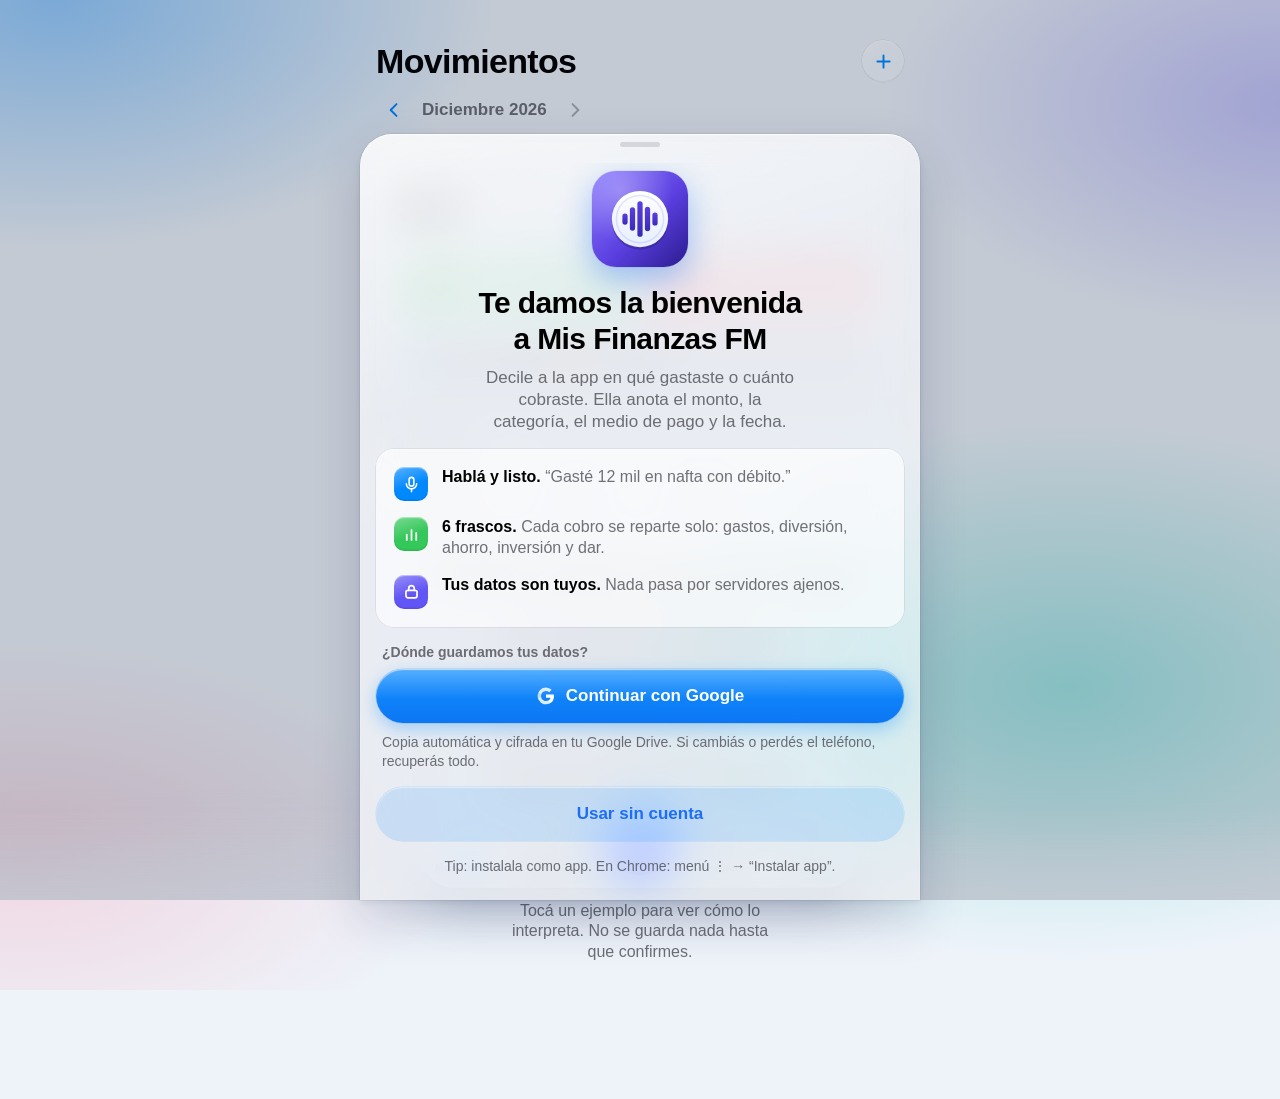
==== index.html @ 7b34e287 "Mis Finanzas FM: 6 frascos, cartera con precios, metas y cuotas Co-Authored-By: Claude Opus 5.5 <nor" ====
<!doctype html>
<!-- Mis Finanzas — Copyright (c) 2026 Felipe Manrique. Todos los derechos reservados. Ver LICENSE. -->
<html lang="es-AR">
<head>
<meta charset="utf-8">
<meta name="viewport" content="width=device-width, initial-scale=1, viewport-fit=cover">
<title>Mis Finanzas FM</title>
<meta name="description" content="6 frascos, cartera de inversiones, metas y cuotas, por voz.">
<meta name="theme-color" content="#EEF3FA" media="(prefers-color-scheme: light)">
<meta name="theme-color" content="#05070F" media="(prefers-color-scheme: dark)">
<meta name="apple-mobile-web-app-capable" content="yes">
<meta name="mobile-web-app-capable" content="yes">
<meta name="apple-mobile-web-app-status-bar-style" content="default">
<meta name="apple-mobile-web-app-title" content="Finanzas FM">
<link rel="manifest" href="manifest.webmanifest">
<link rel="icon" type="image/png" sizes="192x192" href="https://felipemanrique.github.io/mis-finanzas-fm/icons/icon-192.png">
<link rel="icon" type="image/png" sizes="512x512" href="https://felipemanrique.github.io/mis-finanzas-fm/icons/icon-512.png">
<link rel="icon" type="image/png" sizes="32x32" href="https://felipemanrique.github.io/mis-finanzas-fm/icons/icon-32.png">
<link rel="shortcut icon" href="https://felipemanrique.github.io/mis-finanzas-fm/icons/icon-192.png">
<link rel="apple-touch-icon" href="https://felipemanrique.github.io/mis-finanzas-fm/apple-touch-icon.png">
<link rel="apple-touch-icon" sizes="152x152" href="https://felipemanrique.github.io/mis-finanzas-fm/icons/icon-152.png">
<link rel="apple-touch-icon" sizes="167x167" href="https://felipemanrique.github.io/mis-finanzas-fm/icons/icon-167.png">
<link rel="apple-touch-icon" sizes="180x180" href="https://felipemanrique.github.io/mis-finanzas-fm/icons/icon-180.png">
<link rel="stylesheet" href="styles.css">
</head>
<body>
<main class="app" id="app">
  <section id="view-movs" data-view="movs">
    <header class="topbar">
      <h1 class="large-title">Movimientos</h1>
      <span class="top-actions"><button class="icon-btn cloud" id="btn-cloud" hidden aria-label="Copia en Drive"><svg viewBox="0 0 24 24" fill="none" stroke="currentColor" stroke-width="2" stroke-linecap="round" stroke-linejoin="round"><path d="M7 18.5h10.5a4 4 0 0 0 .6-7.95A6 6 0 0 0 6.6 9.1 4.75 4.75 0 0 0 7 18.5z"/></svg></button>
      <button class="icon-btn" id="btn-add" aria-label="Cargar a mano"><svg viewBox="0 0 24 24" fill="none" stroke="currentColor" stroke-width="2.2" stroke-linecap="round"><path d="M12 5v14M5 12h14"/></svg></button></span>
    </header>
    <div class="month-switch" data-month-switch></div>
    <div class="summary" id="summary"></div>
    <div id="backup-banner"></div>
    <div class="tools">
      <label class="search"><svg viewBox="0 0 24 24" fill="none" stroke="currentColor" stroke-width="2.2" stroke-linecap="round"><circle cx="11" cy="11" r="6.5"/><path d="m16 16 4 4"/></svg>
        <span class="sr">Buscar</span><input id="q" type="search" placeholder="Buscar" autocomplete="off"></label>
      <div class="segmented" id="type-filter" role="group" aria-label="Tipo">
        <button data-f="all" aria-pressed="true">Todos</button><button data-f="gasto" aria-pressed="false">Gastos</button><button data-f="ingreso" aria-pressed="false">Ingresos</button><button data-f="inversion" aria-pressed="false">Inversión</button>
      </div>
      <div class="chip-filter" id="cat-filter" hidden></div>
    </div>
    <div id="list"></div>
  </section>

  <section id="view-stats" data-view="stats" hidden>
    <header class="topbar"><h1 class="large-title">Análisis</h1></header>
    <div class="month-switch" data-month-switch></div>
    <div id="stats"></div>
  </section>

  <section id="view-accounts" data-view="accounts" hidden>
    <header class="topbar"><h1 class="large-title">Mi plan</h1></header>
    <div id="accounts"></div>
  </section>

  <section id="view-settings" data-view="settings" hidden>
    <header class="topbar"><h1 class="large-title">Ajustes</h1></header>
    <div id="settings"></div>
  </section>
</main>

<div class="scroll-edge-bottom" aria-hidden="true"></div>
<nav class="tabbar" aria-label="Secciones">
  <button class="tab" data-tab="movs" aria-current="page"><svg viewBox="0 0 24 24" fill="none" stroke="currentColor" stroke-width="1.9" stroke-linecap="round" stroke-linejoin="round"><path d="M8 6h12M8 12h12M8 18h12"/><circle cx="4" cy="6" r="1" fill="currentColor"/><circle cx="4" cy="12" r="1" fill="currentColor"/><circle cx="4" cy="18" r="1" fill="currentColor"/></svg>Movimientos</button>
  <button class="tab" data-tab="stats"><svg viewBox="0 0 24 24" fill="none" stroke="currentColor" stroke-width="1.9" stroke-linecap="round" stroke-linejoin="round"><path d="M5 20V11M12 20V4M19 20v-6"/></svg>Análisis</button>
  <button class="mic" id="btn-mic" aria-label="Cargar con la voz"><svg viewBox="0 0 24 24" fill="none" stroke="currentColor" stroke-width="2" stroke-linecap="round" stroke-linejoin="round"><rect x="9" y="3" width="6" height="11" rx="3"/><path d="M5.5 11a6.5 6.5 0 0 0 13 0M12 17.5V21"/></svg></button>
  <button class="tab" data-tab="accounts"><svg viewBox="0 0 24 24" fill="none" stroke="currentColor" stroke-width="1.9" stroke-linecap="round" stroke-linejoin="round"><path d="M7 4h10M8 4v3a4 4 0 0 1-2 3.5V18a2 2 0 0 0 2 2h8a2 2 0 0 0 2-2v-7.5A4 4 0 0 1 16 7V4"/><path d="M6 13h12"/></svg>Plan</button>
  <button class="tab" data-tab="settings"><svg viewBox="0 0 24 24" fill="none" stroke="currentColor" stroke-width="1.9" stroke-linecap="round" stroke-linejoin="round"><circle cx="12" cy="12" r="3"/><path d="M12 2.5v3M12 18.5v3M4.2 7l2.6 1.5M17.2 15.5l2.6 1.5M4.2 17l2.6-1.5M17.2 8.5 19.8 7"/></svg>Ajustes</button>
</nav>

<div class="scrim" id="scrim" hidden></div>
<div class="sheet" id="sheet" role="dialog" aria-modal="true" aria-labelledby="sheet-title" hidden>
  <div class="grabber"></div>
  <div class="sheet-head">
    <button class="txt-btn" id="sheet-left">Cancelar</button>
    <h2 id="sheet-title"></h2>
    <button class="txt-btn strong" id="sheet-right"></button>
  </div>
  <div class="sheet-body" id="sheet-body"></div>
</div>

<div class="toast" id="toast" role="status" aria-live="polite"><span id="toast-msg"></span><button id="toast-btn" hidden>Deshacer</button></div>
<input type="file" id="import-file" accept="application/json,.json,text/csv,.csv" hidden>

<script src="parser.js"></script>
<script src="vault.js"></script>
<script src="app.js"></script>
</body>
</html>
---- styles.css ----
/* Mis Finanzas — Copyright (c) 2026 Felipe Manrique. Todos los derechos reservados. Ver LICENSE. */
/* Layout: una columna tipo app iOS (máx 560px) sobre una aurora suave; todo flota en Liquid Glass transparente
   (estilo 27: borde oscuro fino + brillo especular fuerte) con la barra de pestañas y el micrófono abajo. */
:root {
  --font: -apple-system, BlinkMacSystemFont, "SF Pro Text", "SF Pro Display", "Segoe UI", Roboto, Helvetica, Arial, sans-serif;

  /* color del sistema (26/27) — relleno vs. "tinta" para texto chico sobre claro */
  --accent: #0088FF;
  --accent-ink: #1E6EF4;
  --income: #008932;
  --income-fill: #34C759;
  --expense: #E9152D;
  --expense-fill: #FF383C;
  --warn: #C55300;
  --warn-fill: #FF8D28;
  --income-tint: rgba(52, 199, 89, 0.16);
  --expense-tint: rgba(255, 56, 60, 0.13);

  --label: #000;
  --label-2: rgba(60, 60, 67, 0.72);
  --label-3: rgba(60, 60, 67, 0.40);
  --fill: rgba(118, 118, 128, 0.14);
  --fill-2: rgba(118, 118, 128, 0.24);
  --separator: rgba(60, 60, 67, 0.16);

  /* fondo: aurora */
  --bg: #EEF3FA;
  --aurora-1: rgba(0, 136, 255, 0.38);
  --aurora-2: rgba(0, 200, 179, 0.32);
  --aurora-3: rgba(97, 85, 245, 0.30);
  --aurora-4: rgba(255, 45, 85, 0.14);

  /* Liquid Glass — --glass-tint 0 (transparente) ↔ 1 (más opaco); lo ajusta la persona en Ajustes */
  --glass-tint: .35;
  --glass-rgb: 255, 255, 255;
  --glass-bg: rgba(var(--glass-rgb), calc(.20 + .55 * var(--glass-tint)));        /* controles */
  --glass-card: rgba(var(--glass-rgb), calc(.30 + .50 * var(--glass-tint)));      /* tarjetas con texto */
  --glass-sheet: rgba(var(--glass-rgb), calc(.52 + .36 * var(--glass-tint)));     /* hojas grandes */
  --glass-inner: rgba(var(--glass-rgb), calc(.50 + .40 * var(--glass-tint)));     /* tarjetas dentro de hojas */
  --glass-blur: blur(calc(5px + 22px * var(--glass-tint))) saturate(200%);
  --glass-blur-lg: blur(calc(14px + 22px * var(--glass-tint))) saturate(180%);
  --glass-highlight: rgba(255, 255, 255, .95);
  --glass-bevel: rgba(0, 0, 0, .05);
  --glass-edge: rgba(0, 0, 0, .10);
  --glass-sheen: rgba(255, 255, 255, .55);
  --glass-opaque: rgba(255, 255, 255, .96);

  --shadow-card: 0 1px 2px rgba(15, 35, 80, .05), 0 10px 30px rgba(15, 35, 80, .08);
  --shadow-elevated: 0 2px 6px rgba(15, 35, 80, .08), 0 20px 48px rgba(15, 35, 80, .18);
  --scrim: rgba(10, 20, 40, 0.18);

  --ease: cubic-bezier(0.32, 0.72, 0, 1);
  --snappy: cubic-bezier(0.36, 0.66, 0.04, 1);
  --r-sm: 12px; --r-md: 18px; --r-lg: 26px;
  color-scheme: light;
}
@media (prefers-color-scheme: dark) {
  :root:not([data-theme="light"]) {
    --accent: #0091FF; --accent-ink: #5CB8FF;
    --income: #30D158; --income-fill: #30D158; --expense: #FF4245; --expense-fill: #FF4245; --warn: #FF9230; --warn-fill: #FF9230;
    --income-tint: rgba(48, 209, 88, 0.18); --expense-tint: rgba(255, 66, 69, 0.18);
    --label: #fff; --label-2: rgba(235, 235, 245, 0.72); --label-3: rgba(235, 235, 245, 0.36);
    --fill: rgba(118, 118, 128, 0.26); --fill-2: rgba(118, 118, 128, 0.40); --separator: rgba(235, 235, 245, 0.12);
    --bg: #05070F;
    --aurora-1: rgba(0, 145, 255, 0.34); --aurora-2: rgba(0, 218, 195, 0.20); --aurora-3: rgba(109, 124, 255, 0.30); --aurora-4: rgba(255, 55, 95, 0.12);
    --glass-rgb: 30, 34, 46;
    --glass-bg: rgba(var(--glass-rgb), calc(.30 + .45 * var(--glass-tint)));
    --glass-card: rgba(var(--glass-rgb), calc(.40 + .42 * var(--glass-tint)));
    --glass-sheet: rgba(var(--glass-rgb), calc(.62 + .30 * var(--glass-tint)));
    --glass-inner: rgba(255, 255, 255, calc(.06 + .06 * var(--glass-tint)));
    --glass-highlight: rgba(255, 255, 255, .30); --glass-bevel: rgba(0, 0, 0, .35); --glass-edge: rgba(0, 0, 0, .55);
    --glass-sheen: rgba(255, 255, 255, .16); --glass-opaque: rgba(36, 36, 40, .97);
    --shadow-card: 0 1px 2px rgba(0, 0, 0, .3), 0 10px 30px rgba(0, 0, 0, .35);
    --shadow-elevated: 0 2px 6px rgba(0, 0, 0, .4), 0 20px 48px rgba(0, 0, 0, .6);
    --scrim: rgba(0, 0, 0, 0.40);
    color-scheme: dark;
  }
}
:root[data-theme="dark"] {
  --accent: #0091FF; --accent-ink: #5CB8FF;
  --income: #30D158; --income-fill: #30D158; --expense: #FF4245; --expense-fill: #FF4245; --warn: #FF9230; --warn-fill: #FF9230;
  --income-tint: rgba(48, 209, 88, 0.18); --expense-tint: rgba(255, 66, 69, 0.18);
  --label: #fff; --label-2: rgba(235, 235, 245, 0.72); --label-3: rgba(235, 235, 245, 0.36);
  --fill: rgba(118, 118, 128, 0.26); --fill-2: rgba(118, 118, 128, 0.40); --separator: rgba(235, 235, 245, 0.12);
  --bg: #05070F;
  --aurora-1: rgba(0, 145, 255, 0.34); --aurora-2: rgba(0, 218, 195, 0.20); --aurora-3: rgba(109, 124, 255, 0.30); --aurora-4: rgba(255, 55, 95, 0.12);
  --glass-rgb: 30, 34, 46;
  --glass-bg: rgba(var(--glass-rgb), calc(.30 + .45 * var(--glass-tint)));
  --glass-card: rgba(var(--glass-rgb), calc(.40 + .42 * var(--glass-tint)));
  --glass-sheet: rgba(var(--glass-rgb), calc(.62 + .30 * var(--glass-tint)));
  --glass-inner: rgba(255, 255, 255, calc(.06 + .06 * var(--glass-tint)));
  --glass-highlight: rgba(255, 255, 255, .30); --glass-bevel: rgba(0, 0, 0, .35); --glass-edge: rgba(0, 0, 0, .55);
  --glass-sheen: rgba(255, 255, 255, .16); --glass-opaque: rgba(36, 36, 40, .97);
  --shadow-card: 0 1px 2px rgba(0, 0, 0, .3), 0 10px 30px rgba(0, 0, 0, .35);
  --shadow-elevated: 0 2px 6px rgba(0, 0, 0, .4), 0 20px 48px rgba(0, 0, 0, .6);
  --scrim: rgba(0, 0, 0, 0.40);
  color-scheme: dark;
}

* { box-sizing: border-box; -webkit-tap-highlight-color: transparent; }
html, body { margin: 0; min-height: 100%; }
body {
  font-family: var(--font); font-size: 17px; line-height: 1.3; color: var(--label); background: var(--bg);
  -webkit-font-smoothing: antialiased; overscroll-behavior-y: none;
}
/* aurora fija detrás de todo: le da al vidrio algo que refractar */
body::before {
  content: ""; position: fixed; inset: -10%; z-index: -1; pointer-events: none;
  background:
    radial-gradient(42% 34% at 12% 8%, var(--aurora-1), transparent 70%),
    radial-gradient(38% 30% at 92% 18%, var(--aurora-3), transparent 70%),
    radial-gradient(46% 36% at 78% 72%, var(--aurora-2), transparent 70%),
    radial-gradient(40% 30% at 10% 88%, var(--aurora-4), transparent 70%),
    var(--bg);
}
button, input, select, textarea { font: inherit; color: inherit; }
button { cursor: pointer; }
[hidden] { display: none !important; }
:focus-visible { outline: 2px solid var(--accent); outline-offset: 2px; border-radius: 8px; }
.num { font-variant-numeric: tabular-nums; }
.sr { position: absolute; width: 1px; height: 1px; overflow: hidden; clip: rect(0 0 0 0); }

/* ---------- Liquid Glass ---------- */
/* controles flotantes */
.tabbar, .icon-btn, .search, .segmented, .month-switch .today-link, .toast, .cur-btn {
  background-color: var(--glass-bg);
  background-image: linear-gradient(135deg, var(--glass-sheen) 0%, rgba(255, 255, 255, 0) 42%);
  -webkit-backdrop-filter: var(--glass-blur); backdrop-filter: var(--glass-blur);
  box-shadow: 0 0 0 .5px var(--glass-edge), inset 0 1px 1px var(--glass-highlight), inset 0 -1px 1px var(--glass-bevel);
}
/* superficies de contenido (texto encima → un poco más de cuerpo) */
.summary, .group, .card, .stat, .list, .banner, .examples button, .welcome-points, .warn-list {
  background-color: var(--glass-card);
  background-image: linear-gradient(140deg, var(--glass-sheen) 0%, rgba(255, 255, 255, 0) 38%);
  -webkit-backdrop-filter: var(--glass-blur); backdrop-filter: var(--glass-blur);
  box-shadow: 0 0 0 .5px var(--glass-edge), inset 0 1px 1px var(--glass-highlight), inset 0 -1px 1px var(--glass-bevel), var(--shadow-card);
}

.app, .sheet-body, .toast { zoom: var(--ui-zoom, 1); }
.app {
  max-width: 560px; margin: 0 auto;
  padding-inline: 16px;
  padding-block: calc(env(safe-area-inset-top, 0px) + 10px) calc(env(safe-area-inset-bottom, 0px) + 128px);
}

/* ---------- Encabezado ---------- */
.topbar { display: flex; align-items: center; justify-content: space-between; gap: 12px; padding-block: 8px 4px; }
.large-title { font-size: 34px; line-height: 41px; font-weight: 700; letter-spacing: -0.02em; margin: 0; }
.icon-btn {
  width: 42px; height: 42px; border-radius: 50%; border: 0; display: grid; place-items: center;
  color: var(--accent); transition: transform .18s var(--snappy);
}
.icon-btn:active { transform: scale(.9); }
.icon-btn svg { width: 21px; height: 21px; }
.top-actions { display: flex; gap: 10px; align-items: center; }
.cloud[data-level="ok"] { color: var(--income); }
.cloud[data-level="pending"], .cloud[data-level="busy"] { color: var(--warn); }
.cloud[data-level="busy"] svg { animation: breathe 1.2s ease-in-out infinite; }
.cloud[data-level="error"] { color: #fff; background-color: var(--expense-fill); }
@keyframes breathe { 50% { opacity: .35; } }

.month-switch { display: flex; align-items: center; gap: 4px; margin-block: 6px 14px; }
.month-switch .label { font-size: 17px; font-weight: 600; color: var(--label-2); min-width: 0; padding-inline: 6px; }
.month-switch button { border: 0; background: none; color: var(--accent); width: 36px; height: 36px; display: grid; place-items: center; border-radius: 50%; }
.month-switch button:disabled { color: var(--label-3); }
.month-switch button svg { width: 20px; height: 20px; }
.month-switch .today-link { width: auto; padding-inline: 14px; font-size: 15px; font-weight: 600; border-radius: 999px; margin-left: auto; }

/* ---------- Resumen ---------- */
.summary { border-radius: var(--r-lg); padding: 22px; display: grid; gap: 16px; }
.summary .caption { font-size: 15px; color: var(--label-2); }
.balance { font-size: clamp(34px, 11vw, 46px); line-height: 1.05; font-weight: 700; letter-spacing: -0.03em; overflow-wrap: anywhere; }
.balance.neg { color: var(--expense); }
.split { display: grid; grid-template-columns: 1fr 1fr; gap: 12px; }
.split > div { container-type: inline-size; border-radius: var(--r-md); padding: 12px 14px; display: grid; gap: 2px; min-width: 0; box-shadow: inset 0 1px 1px rgba(255, 255, 255, .35); }
.split .in { background: var(--income-tint); }
.split .out { background: var(--expense-tint); }
.split .v { font-size: clamp(14px, 15cqi, 22px); font-weight: 600; white-space: nowrap; overflow: hidden; text-overflow: ellipsis; }
.split .in .v { color: var(--income); }
.split .out .v { color: var(--expense); }
.usd-line { font-size: 15px; color: var(--label-2); }
.budget { display: grid; gap: 6px; }
.budget .bar { height: 8px; border-radius: 4px; background: var(--fill); overflow: hidden; }
.budget .bar i { display: block; height: 100%; background: linear-gradient(90deg, var(--accent), #00C8B3); border-radius: 4px; transition: width .5s var(--ease); }
.budget .bar i.over { background: var(--expense-fill); }
.budget .row { display: flex; justify-content: space-between; font-size: 14px; color: var(--label-2); gap: 8px; }

/* ---------- Búsqueda y filtros ---------- */
.tools { display: grid; gap: 10px; margin-block: 20px 8px; }
.search { display: flex; align-items: center; gap: 8px; border-radius: 999px; padding-inline: 14px; height: 44px; }
.search svg { width: 18px; height: 18px; color: var(--label-2); flex: none; }
.search input { border: 0; background: none; outline: none; flex: 1; min-width: 0; font-size: 17px; }
.search input::placeholder { color: var(--label-2); }
.segmented { display: grid; grid-auto-flow: column; grid-auto-columns: 1fr; border-radius: 999px; padding: 3px; }
.segmented button { border: 0; background: none; border-radius: 999px; padding: 8px 10px; font-size: 15px; font-weight: 500; color: var(--label-2); transition: background .25s var(--ease), color .2s; }
.segmented button[aria-pressed="true"] {
  background: rgba(255, 255, 255, .85); color: var(--label); font-weight: 600;
  box-shadow: 0 0 0 .5px var(--glass-edge), 0 2px 8px rgba(0, 0, 0, .10), inset 0 1px 1px #fff;
}
:root[data-theme="dark"] .segmented button[aria-pressed="true"] { background: rgba(255, 255, 255, .18); box-shadow: 0 0 0 .5px rgba(0,0,0,.5), inset 0 1px 1px rgba(255,255,255,.25); }
@media (prefers-color-scheme: dark) { :root:not([data-theme="light"]) .segmented button[aria-pressed="true"] { background: rgba(255, 255, 255, .18); box-shadow: 0 0 0 .5px rgba(0,0,0,.5), inset 0 1px 1px rgba(255,255,255,.25); } }
.chip-filter { display: flex; align-items: center; gap: 8px; font-size: 15px; color: var(--label-2); }
.chip-filter button { border: 0; background: var(--fill); color: var(--accent-ink); border-radius: 999px; padding: 6px 12px; font-size: 15px; font-weight: 600; }

/* ---------- Lista ---------- */
.day { margin-top: 20px; }
.day-head { display: flex; justify-content: space-between; align-items: baseline; padding-inline: 6px; margin-bottom: 8px; font-size: 14px; font-weight: 600; color: var(--label-2); gap: 8px; }
.group { border-radius: var(--r-md); overflow: hidden; }
.row {
  display: flex; align-items: center; gap: 12px; padding: 11px 14px; width: 100%; border: 0; background: none; text-align: left;
  position: relative; min-height: 64px; transition: background .15s;
}
.row:active { background: var(--fill); }
.row + .row::before { content: ""; position: absolute; top: 0; left: 66px; right: 0; height: .5px; background: var(--separator); }
.badge {
  --c: #8E8E93;
  width: 40px; height: 40px; flex: none; border-radius: 12px; display: grid; place-items: center;
  font-size: 16px; font-weight: 700; color: #fff;
  background: linear-gradient(160deg, rgba(255, 255, 255, .38), rgba(255, 255, 255, 0) 55%), var(--c);
  box-shadow: inset 0 1px 1px rgba(255, 255, 255, .5), inset 0 -1px 2px rgba(0, 0, 0, .12), 0 2px 6px color-mix(in srgb, var(--c) 35%, transparent);
}
.row .mid { flex: 1; min-width: 0; display: grid; gap: 2px; }
.row .t { font-size: 17px; font-weight: 500; white-space: nowrap; overflow: hidden; text-overflow: ellipsis; }
.row .s { font-size: 14px; color: var(--label-2); white-space: nowrap; overflow: hidden; text-overflow: ellipsis; }
.row .amt { font-size: 17px; font-weight: 600; white-space: nowrap; }
.amt.in { color: var(--income); }
.mic-tag { display: inline-block; vertical-align: -2px; width: 13px; height: 13px; color: var(--label-3); margin-right: 3px; }

.empty { text-align: center; padding: 36px 8px 8px; color: var(--label-2); display: grid; gap: 14px; justify-items: center; }
.empty h2 { font-size: 24px; line-height: 30px; font-weight: 700; color: var(--label); margin: 0; text-wrap: balance; letter-spacing: -0.01em; }
.empty p { margin: 0; font-size: 16px; max-width: 34ch; text-wrap: pretty; }
.examples { display: grid; gap: 10px; width: 100%; max-width: 400px; }
.examples button {
  border: 0; border-radius: var(--r-md); padding: 14px 16px; text-align: left; font-size: 16px;
  display: flex; gap: 12px; align-items: center; color: var(--label); transition: transform .15s var(--snappy);
}
.examples button:active { transform: scale(.98); }
.examples button svg { width: 18px; height: 18px; color: var(--accent); flex: none; }

/* ---------- Tarjetas / secciones ---------- */
.section-title { font-size: 22px; line-height: 28px; font-weight: 700; margin: 30px 4px 12px; letter-spacing: -0.01em; }
.section-title:first-child { margin-top: 8px; }
.card { border-radius: var(--r-lg); padding: 16px; }
.footnote { font-size: 14px; color: var(--label-2); margin: 8px 6px 0; line-height: 19px; }
.stats { display: grid; grid-template-columns: repeat(2, minmax(0, 1fr)); gap: 12px; }
.stat { border-radius: var(--r-md); padding: 16px; display: grid; gap: 4px; min-width: 0; }
.stat .k { font-size: 14px; color: var(--label-2); }
.stat .v { font-size: 22px; font-weight: 700; overflow-wrap: anywhere; letter-spacing: -0.01em; }
.stat .v.txt { font-size: 18px; line-height: 24px; overflow-wrap: break-word; hyphens: auto; }
.stat .d { font-size: 14px; color: var(--label-2); overflow-wrap: anywhere; }

.catbars { display: grid; gap: 4px; }
.catbar { display: grid; grid-template-columns: 1fr auto; gap: 8px 12px; align-items: center; border: 0; background: none; text-align: left; padding: 10px 6px; border-radius: 12px; width: 100%; }
.catbar:active { background: var(--fill); }
.catbar .n { display: flex; gap: 10px; align-items: center; font-size: 16px; min-width: 0; }
.catbar .n span:last-child { white-space: nowrap; overflow: hidden; text-overflow: ellipsis; }
.catbar .dot { width: 12px; height: 12px; border-radius: 4px; flex: none; }
.catbar .v { font-size: 16px; font-weight: 600; text-align: right; }
.catbar .v small { color: var(--label-2); font-weight: 400; margin-left: 6px; }
.catbar .track { grid-column: 1 / -1; height: 8px; border-radius: 4px; background: var(--fill); overflow: hidden; }
.catbar .track i { display: block; height: 100%; border-radius: 4px; box-shadow: inset 0 1px 0 rgba(255, 255, 255, .35); }

.chart svg { display: block; width: 100%; height: auto; }
.chart text { fill: var(--label-2); font-size: 12px; font-family: var(--font); }
.legend { display: flex; gap: 16px; font-size: 14px; color: var(--label-2); margin-top: 10px; }
.legend span { display: inline-flex; align-items: center; gap: 6px; }
.legend i { width: 12px; height: 12px; border-radius: 4px; display: inline-block; }

/* listas de ajustes */
.list { border-radius: var(--r-md); overflow: hidden; }
.item { display: flex; align-items: center; gap: 12px; padding: 12px 16px; min-height: 52px; position: relative; width: 100%; border: 0; background: none; text-align: left; font-size: 17px; color: var(--label); }
.item + .item::before { content: ""; position: absolute; top: 0; left: 16px; right: 0; height: .5px; background: var(--separator); }
button.item:active, a.item:active { background: var(--fill); }
.item .grow { flex: 1; min-width: 0; }
.item .sub { display: block; font-size: 14px; color: var(--label-2); line-height: 18px; margin-top: 2px; }
.item .val { color: var(--label-2); font-size: 17px; text-align: right; }
.item .chev { width: 14px; height: 14px; color: var(--label-3); flex: none; }
.item.danger { color: var(--expense); }
.item.link { color: var(--accent-ink); }
.item select, .item input[type="number"], .item input[type="text"] { border: 0; background: none; color: var(--label-2); text-align: right; font-size: 17px; max-width: 55%; outline: none; }
.item input.inline { color: var(--label); text-align: right; width: 9em; }
.item.stack { display: grid; gap: 10px; }
.range-row { display: grid; grid-template-columns: auto 1fr auto; gap: 10px; align-items: center; font-size: 14px; color: var(--label-2); }
.range-row input[type="range"] { width: 100%; accent-color: var(--accent); }

.switch { position: relative; width: 51px; height: 31px; flex: none; }
.switch input { position: absolute; inset: 0; opacity: 0; margin: 0; cursor: pointer; z-index: 1; }
.switch span { position: absolute; inset: 0; border-radius: 999px; background: var(--fill-2); transition: background .25s var(--ease); }
.switch span::after { content: ""; position: absolute; top: 2px; left: 2px; width: 27px; height: 27px; border-radius: 50%; background: #fff; box-shadow: 0 3px 8px rgba(0,0,0,.15), 0 1px 1px rgba(0,0,0,.16); transition: transform .3s var(--ease); }
.switch input:checked + span { background: var(--income-fill); }
.switch input:checked + span::after { transform: translateX(20px); }
.switch input:focus-visible + span { outline: 2px solid var(--accent); outline-offset: 2px; }

/* ---------- Barra inferior + micrófono ---------- */
/* banda de borde de desplazamiento: el contenido se desvanece al pasar debajo de la barra */
.scroll-edge-bottom {
  position: fixed; left: 0; right: 0; bottom: 0; height: calc(env(safe-area-inset-bottom, 0px) + 110px); z-index: 19; pointer-events: none;
  background: linear-gradient(to top, color-mix(in srgb, var(--bg) 70%, transparent), transparent);
  -webkit-backdrop-filter: blur(6px); backdrop-filter: blur(6px);
  -webkit-mask-image: linear-gradient(to top, #000 45%, transparent); mask-image: linear-gradient(to top, #000 45%, transparent);
}
.tabbar {
  position: fixed; left: 50%; transform: translateX(-50%);
  bottom: calc(env(safe-area-inset-bottom, 0px) + 12px);
  width: min(calc(100% - 24px), 440px);
  display: grid; grid-template-columns: 1fr 1fr 88px 1fr 1fr; align-items: center;
  height: 68px; border-radius: 34px; z-index: 20; padding-inline: 6px;
  box-shadow: 0 0 0 .5px var(--glass-edge), inset 0 1px 1px var(--glass-highlight), inset 0 -1px 1px var(--glass-bevel), var(--shadow-elevated);
}
.tab { border: 0; background: none; display: grid; justify-items: center; gap: 2px; font-size: 11px; font-weight: 600; color: var(--label-2); padding: 7px 0; margin: 0 2px; border-radius: 26px; transition: background .25s var(--ease), color .2s; }
.tab svg { width: 25px; height: 25px; }
.tab[aria-current="page"] { color: var(--accent-ink); background: rgba(255, 255, 255, .55); box-shadow: inset 0 1px 1px rgba(255, 255, 255, .9), 0 0 0 .5px rgba(0, 0, 0, .06); }
:root[data-theme="dark"] .tab[aria-current="page"] { background: rgba(255, 255, 255, .12); box-shadow: inset 0 1px 1px rgba(255, 255, 255, .18); }
@media (prefers-color-scheme: dark) { :root:not([data-theme="light"]) .tab[aria-current="page"] { background: rgba(255, 255, 255, .12); box-shadow: inset 0 1px 1px rgba(255, 255, 255, .18); } }
/* micrófono: el único vidrio teñido (acción principal) */
.mic {
  justify-self: center; width: 72px; height: 72px; border-radius: 50%; border: 0; margin-top: -30px;
  color: #fff; display: grid; place-items: center; position: relative;
  background:
    radial-gradient(120% 90% at 30% 15%, rgba(255, 255, 255, .55), rgba(255, 255, 255, 0) 45%),
    linear-gradient(180deg, color-mix(in srgb, var(--accent) 86%, transparent), color-mix(in srgb, #3B2FC9 78%, transparent));
  -webkit-backdrop-filter: blur(12px) saturate(180%); backdrop-filter: blur(12px) saturate(180%);
  box-shadow: 0 0 0 .5px rgba(0, 0, 0, .18), inset 0 1.5px 1px rgba(255, 255, 255, .75), inset 0 -2px 4px rgba(0, 0, 0, .18),
    0 10px 26px color-mix(in srgb, var(--accent) 50%, transparent);
  transition: transform .2s var(--snappy);
}
.mic:active { transform: scale(.92); }
.mic svg { width: 32px; height: 32px; filter: drop-shadow(0 1px 1px rgba(0, 0, 0, .2)); }

/* ---------- Hojas (sheets) ---------- */
.scrim { position: fixed; inset: 0; background: var(--scrim); z-index: 40; opacity: 0; transition: opacity .3s var(--ease); }
.scrim.open { opacity: 1; }
.sheet {
  position: fixed; left: 50%; bottom: 0; z-index: 41; width: min(100%, 560px);
  max-height: calc(100% - env(safe-area-inset-top, 0px) - 20px);
  background-color: var(--glass-sheet);
  background-image: linear-gradient(160deg, var(--glass-sheen) 0%, rgba(255, 255, 255, 0) 30%);
  -webkit-backdrop-filter: var(--glass-blur-lg); backdrop-filter: var(--glass-blur-lg);
  border-radius: 32px 32px 0 0;
  box-shadow: 0 0 0 .5px var(--glass-edge), inset 0 1px 1px var(--glass-highlight), var(--shadow-elevated);
  transform: translate(-50%, 100%); transition: transform .45s var(--ease);
  display: flex; flex-direction: column;
}
.sheet.open { transform: translate(-50%, 0); }
.sheet .grabber { width: 40px; height: 5px; border-radius: 3px; background: var(--fill-2); margin: 8px auto 0; flex: none; }
.sheet-head { display: grid; grid-template-columns: minmax(70px, auto) 1fr minmax(70px, auto); align-items: center; padding: 8px 14px; flex: none; gap: 8px; }
.sheet-head h2 { font-size: 17px; font-weight: 600; margin: 0; text-align: center; white-space: nowrap; overflow: hidden; text-overflow: ellipsis; }
.sheet-head .txt-btn { border: 0; background: none; color: var(--accent-ink); font-size: 17px; padding: 8px 4px; justify-self: start; }
.sheet-head .txt-btn.strong { font-weight: 600; justify-self: end; }
.sheet-head .txt-btn:disabled { color: var(--label-3); }
.sheet-body { overflow-y: auto; padding: 4px 16px calc(env(safe-area-inset-bottom, 0px) + 24px); -webkit-overflow-scrolling: touch; display: grid; gap: 16px; overscroll-behavior: contain; }
/* dentro de la hoja: tarjetas translúcidas sin blur propio (un vidrio no refracta a través de otro) */
.sheet .card, .sheet .group, .sheet .banner, .sheet .warn-list, .sheet .welcome-points, .sheet .field-group,
.sheet .said, .sheet .review-card, .sheet .text-entry textarea, .sheet .list, .sheet .cat-chips button, .sheet .examples button {
  background-color: var(--glass-inner); background-image: none;
  -webkit-backdrop-filter: none; backdrop-filter: none;
  box-shadow: 0 0 0 .5px var(--separator), inset 0 1px 1px rgba(255, 255, 255, .5);
}
.sheet .segmented, .sheet .cur-btn { -webkit-backdrop-filter: none; backdrop-filter: none; background-color: var(--fill); }

/* formulario de movimiento */
.amount-field { display: flex; align-items: baseline; justify-content: center; gap: 8px; padding-block: 8px 4px; }
.cur-btn { border: 0; flex: none; align-self: center; border-radius: 999px; font-size: 15px; font-weight: 600; padding: 6px 12px; color: var(--label-2); }
.amount-field input {
  border: 0; background: none; outline: none; font-size: 48px; font-weight: 700; letter-spacing: -0.03em; width: 100%; max-width: 9ch; text-align: center;
  font-variant-numeric: tabular-nums;
}
.amount-field.out input { color: var(--expense); }
.amount-field.in input { color: var(--income); }
.field-group { border-radius: var(--r-md); overflow: hidden; }
.field { display: flex; align-items: center; gap: 12px; padding: 0 16px; min-height: 50px; position: relative; }
.field + .field::before { content: ""; position: absolute; top: 0; left: 16px; right: 0; height: .5px; background: var(--separator); }
.field label { font-size: 17px; flex: none; min-width: 6.5em; }
.field input, .field select, .field textarea { flex: 1; min-width: 0; border: 0; background: none; outline: none; font-size: 17px; text-align: right; color: var(--label-2); padding-block: 13px; }
.field input:focus, .field select:focus { color: var(--label); }
.field select { appearance: none; -webkit-appearance: none; direction: rtl; }
.field select option { direction: ltr; }
.cat-chips { display: flex; flex-wrap: wrap; gap: 8px; }
.cat-chips button { border: 0; border-radius: 999px; padding: 8px 14px; font-size: 15px; color: var(--label); display: inline-flex; align-items: center; gap: 6px; }
.cat-chips button i { width: 8px; height: 8px; border-radius: 50%; display: inline-block; }
.cat-chips button[aria-pressed="true"] { background: var(--accent); color: #fff; }
.label-sm { font-size: 14px; font-weight: 600; color: var(--label-2); margin: 0 6px -8px; }

.btn {
  border: 0; border-radius: 999px; padding: 16px 22px; font-size: 17px; font-weight: 600; width: 100%; color: #fff;
  background:
    linear-gradient(180deg, rgba(255, 255, 255, .28), rgba(255, 255, 255, 0) 55%),
    linear-gradient(180deg, color-mix(in srgb, var(--accent) 92%, transparent), color-mix(in srgb, var(--accent) 80%, #3B2FC9));
  box-shadow: 0 0 0 .5px rgba(0, 0, 0, .14), inset 0 1px 1px rgba(255, 255, 255, .6), 0 6px 18px color-mix(in srgb, var(--accent) 32%, transparent);
  transition: transform .15s var(--snappy), opacity .2s;
}
.btn:active { transform: scale(.97); }
.btn:disabled { opacity: .45; }
.btn.tinted { background: color-mix(in srgb, var(--accent) 14%, transparent); color: var(--accent-ink); box-shadow: inset 0 1px 1px rgba(255, 255, 255, .5), 0 0 0 .5px color-mix(in srgb, var(--accent) 20%, transparent); }
.btn.danger { background: var(--expense-tint); color: var(--expense); box-shadow: inset 0 1px 1px rgba(255, 255, 255, .4); }
.btn.danger.armed { background: var(--expense-fill); color: #fff; }
.btn-row { display: grid; grid-template-columns: 1fr 1fr; gap: 10px; }

/* voz */
.listen { display: grid; justify-items: center; gap: 18px; padding-block: 14px 4px; text-align: center; }
.orb {
  width: 120px; height: 120px; border-radius: 50%; border: 0; color: #fff; display: grid; place-items: center; position: relative;
  background:
    radial-gradient(120% 90% at 30% 15%, rgba(255, 255, 255, .55), rgba(255, 255, 255, 0) 45%),
    linear-gradient(180deg, var(--accent), #3B2FC9);
  box-shadow: inset 0 2px 2px rgba(255, 255, 255, .6), inset 0 -3px 6px rgba(0, 0, 0, .2), 0 12px 30px color-mix(in srgb, var(--accent) 45%, transparent);
  transition: transform .2s var(--snappy), filter .3s;
}
.orb svg { width: 46px; height: 46px; position: relative; z-index: 1; }
.orb::before, .orb::after { content: ""; position: absolute; inset: 0; border-radius: 50%; background: var(--accent); opacity: 0; }
.orb.live::before { animation: pulse 1.6s var(--ease) infinite; }
.orb.live::after { animation: pulse 1.6s var(--ease) .5s infinite; }
.orb.idle { filter: saturate(.3) brightness(1.15); }
@keyframes pulse { 0% { transform: scale(1); opacity: .35; } 100% { transform: scale(1.7); opacity: 0; } }
.status { font-size: 16px; color: var(--label-2); min-height: 20px; }
.transcript { font-size: 24px; line-height: 30px; min-height: 60px; max-width: 30ch; text-wrap: pretty; font-weight: 500; }
.transcript .interim { color: var(--label-3); }
.hint { font-size: 14px; color: var(--label-2); max-width: 36ch; }
.text-entry { display: grid; gap: 10px; }
.text-entry textarea { width: 100%; min-height: 90px; resize: vertical; border: 0; border-radius: var(--r-md); padding: 14px 16px; font-size: 17px; outline: none; }
.link-btn { border: 0; background: none; color: var(--accent-ink); font-size: 16px; font-weight: 500; padding: 6px; }

.review-card { border-radius: var(--r-md); overflow: hidden; }
.review-card .rc-head { display: flex; align-items: center; gap: 10px; padding: 12px 12px 4px 16px; }
.review-card .rc-head .segmented { flex: none; width: 190px; }
.review-card .rc-head .grow { flex: 1; }
.review-card .rc-amount { display: flex; align-items: baseline; gap: 8px; padding: 4px 16px 8px; }
.review-card .rc-amount input { font-size: 32px; font-weight: 700; border: 0; background: none; outline: none; width: 100%; min-width: 0; font-variant-numeric: tabular-nums; }
.review-card.out .rc-amount input { color: var(--expense); }
.review-card.in .rc-amount input { color: var(--income); }
.review-card .field { padding-inline: 16px; }
.review-card .rc-head + .rc-amount + .field::before { content: ""; position: absolute; top: 0; left: 16px; right: 0; height: .5px; background: var(--separator); }
.low-conf { font-size: 14px; color: var(--warn); padding: 0 16px 10px; }
.said { font-size: 15px; color: var(--label-2); border-radius: var(--r-md); padding: 14px 16px; display: grid; gap: 8px; }
.said q { color: var(--label); font-size: 18px; }

/* toast */
.toast {
  position: fixed; left: 16px; right: 16px; margin-inline: auto; width: fit-content; bottom: calc(env(safe-area-inset-bottom, 0px) + 98px); z-index: 60;
  transform: translateY(20px); opacity: 0; pointer-events: none;
  display: flex; align-items: center; gap: 14px; padding: 12px 12px 12px 20px; border-radius: 999px;
  color: var(--label); font-size: 16px; font-weight: 500; max-width: 440px;
  transition: transform .4s var(--ease), opacity .25s;
}
.toast { background-color: var(--glass-sheet); box-shadow: 0 0 0 .5px var(--glass-edge), inset 0 1px 1px var(--glass-highlight), var(--shadow-elevated); }
.toast.show { transform: translateY(0); opacity: 1; pointer-events: auto; }
.toast button { border: 0; background: var(--accent); color: #fff; border-radius: 999px; padding: 7px 14px; font-weight: 600; font-size: 15px; }

.banner { display: flex; gap: 12px; align-items: flex-start; border-radius: var(--r-md); padding: 14px 16px; font-size: 15px; margin-top: 12px; }
.banner svg { width: 22px; height: 22px; color: var(--warn-fill); flex: none; margin-top: 1px; }
.banner button { border: 0; background: none; color: var(--accent-ink); padding: 0; font-size: 15px; font-weight: 600; }

/* bienvenida */
.welcome { display: grid; justify-items: center; gap: 10px; text-align: center; padding-top: 4px; }
.welcome-logo { width: 96px; height: 96px; border-radius: 24px; box-shadow: 0 0 0 .5px rgba(0, 0, 0, .1), 0 12px 32px rgba(20, 104, 240, .38); }
.welcome h2 { font-size: 30px; line-height: 36px; font-weight: 700; letter-spacing: -0.02em; margin: 8px 0 0; text-wrap: balance; }
.welcome p { margin: 0; color: var(--label-2); font-size: 17px; max-width: 34ch; text-wrap: pretty; }
.welcome-points { display: grid; gap: 16px; border-radius: var(--r-md); padding: 18px; }
.welcome-points > div { display: flex; gap: 14px; align-items: flex-start; font-size: 16px; color: var(--label-2); }
.welcome-points strong { color: var(--label); font-weight: 600; }
.wp-ic {
  width: 34px; height: 34px; border-radius: 10px; flex: none; display: grid; place-items: center; color: #fff;
  box-shadow: inset 0 1px 1px rgba(255, 255, 255, .5), inset 0 -1px 2px rgba(0, 0, 0, .12);
  background-image: linear-gradient(160deg, rgba(255, 255, 255, .35), rgba(255, 255, 255, 0) 55%);
}
.wp-ic svg { width: 19px; height: 19px; }
.warn-list { margin: 0; padding: 16px 18px 16px 36px; border-radius: var(--r-md); display: grid; gap: 10px; font-size: 16px; color: var(--label-2); }

/* ---------- Accesibilidad ---------- */
@media (prefers-reduced-transparency: reduce), (prefers-contrast: more) {
  .tabbar, .icon-btn, .search, .segmented, .month-switch .today-link, .toast, .cur-btn, .sheet,
  .summary, .group, .card, .stat, .list, .banner, .examples button, .welcome-points, .warn-list, .scroll-edge-bottom {
    background-color: var(--glass-opaque) !important; background-image: none !important;
    -webkit-backdrop-filter: none !important; backdrop-filter: none !important;
  }
}
@media (prefers-reduced-motion: reduce) {
  *, *::before, *::after { animation: none !important; transition-duration: 0s !important; }
}
@media (min-width: 700px) {
  .app { padding-top: calc(env(safe-area-inset-top, 0px) + 32px); }
}

#toast-msg { min-width: 0; }

.btn.small { width: auto; flex: none; padding: 9px 14px; font-size: 15px; }

/* ---------- Mis Finanzas FM: frascos, metas, cartera ---------- */
:root { --inv: #6155F5; --inv-tint: rgba(97, 85, 245, 0.14); }
@media (prefers-color-scheme: dark) { :root:not([data-theme="light"]) { --inv: #A7AAFF; --inv-tint: rgba(109, 124, 255, 0.22); } }
:root[data-theme="dark"] { --inv: #A7AAFF; --inv-tint: rgba(109, 124, 255, 0.22); }
.amt.inv, .amount-field.inv input, .review-card.inv .rc-amount input { color: var(--inv); }
.segmented.three { flex: 1; width: auto !important; }
.segmented.three button, #e-type button, #type-filter button { padding-inline: 4px; font-size: 14px; }
.review-card .rc-head .segmented.three { flex: 1; }
.jar-strip { display: flex; flex-wrap: wrap; align-items: center; gap: 6px 14px; width: 100%; border: 0; text-align: left; padding: 11px 14px; border-radius: var(--r-md); background: var(--fill); font-size: 14px; color: var(--label-2); }
.jar-strip > span { display: inline-flex; align-items: center; gap: 6px; }
.jar-strip strong { color: var(--label); font-weight: 600; }
.jar-strip svg { width: 15px; height: 15px; margin-left: auto; color: var(--label-3); }
.jar-dot { width: 10px; height: 10px; border-radius: 50%; background: var(--j, var(--accent)); flex: none; box-shadow: 0 0 6px color-mix(in srgb, var(--j, var(--accent)) 60%, transparent); }
.jars { display: grid; grid-template-columns: repeat(2, minmax(0, 1fr)); gap: 12px; }
.jar { border: 0; text-align: left; color: var(--label); display: grid; gap: 6px; padding: 14px; border-radius: var(--r-md); min-width: 0; }
.jar:active { transform: scale(.98); }
.jar:last-child:nth-child(odd) { grid-column: 1 / -1; }
.jar-top { display: flex; align-items: center; gap: 8px; font-size: 14px; min-width: 0; }
.jar-name { font-weight: 600; flex: 1; min-width: 0; line-height: 1.2; }
.jar-pct { font-size: 13px; color: var(--label-2); white-space: nowrap; }
.jar-bal { font-size: 22px; font-weight: 700; letter-spacing: -0.02em; }
.jar-bal.neg { color: var(--expense); }
.jar-sub { font-size: 12px; color: var(--label-2); line-height: 1.3; }
.cartera { display: grid; gap: 2px; }
/* compartidos con Mis Finanzas ML */
.bar { height: 8px; border-radius: 4px; background: var(--fill); overflow: hidden; margin-top: 6px; }
.bar i { display: block; height: 100%; border-radius: 4px; background: linear-gradient(90deg, var(--accent), #00C8B3); transition: width .5s var(--ease); }
.bar.done i { background: var(--income-fill); }
.bt-top { display: flex; justify-content: space-between; align-items: baseline; gap: 10px; font-size: 16px; }
.bt-top > span:first-child { min-width: 0; }
.metas { display: grid; gap: 12px; }
.meta { border: 0; width: 100%; text-align: left; color: var(--label); display: grid; gap: 4px; font-size: 16px; }
.meta:active { transform: scale(.99); }
.meta-name { font-weight: 600; font-size: 17px; min-width: 0; }
.meta-sub { font-size: 14px; color: var(--label-2); margin-top: 4px; }
.cta-card { display: grid; gap: 14px; }
.cta-card p { margin: 0; font-size: 16px; line-height: 22px; color: var(--label-2); }
.h-top { display: grid; gap: 6px; margin-top: 10px; padding-top: 10px; border-top: .5px solid var(--separator); font-size: 15px; }
.h-top div { display: flex; justify-content: space-between; gap: 10px; }
.guide { display: grid; gap: 14px; }
.guide-lead { margin: 0; font-size: 17px; line-height: 23px; }
.guide-bar { display: flex; gap: 3px; height: 12px; border-radius: 6px; overflow: hidden; }
.guide-bar i { display: block; box-shadow: inset 0 1px 0 rgba(255,255,255,.4); }
.guide-block { border-radius: var(--r-md); padding: 14px 16px; background: color-mix(in srgb, var(--g) 13%, transparent); box-shadow: inset 0 1px 1px rgba(255,255,255,.4); display: grid; gap: 6px; }
.guide-block p { margin: 0; font-size: 16px; line-height: 22px; color: var(--label-2); }
.guide-head { display: flex; gap: 12px; align-items: center; }
.guide-head > span:last-child { display: grid; gap: 1px; }
.guide-head strong { font-size: 18px; }
.guide-pct { font-size: 28px; font-weight: 800; letter-spacing: -0.03em; color: var(--g); min-width: 2.6em; }
.guide-amt { font-size: 14px; color: var(--label-2); }
.guide-def { display: grid; gap: 8px; }
.guide-def p { margin: 0; font-size: 16px; line-height: 22px; color: var(--label-2); }
.guide-def b { color: var(--label); }
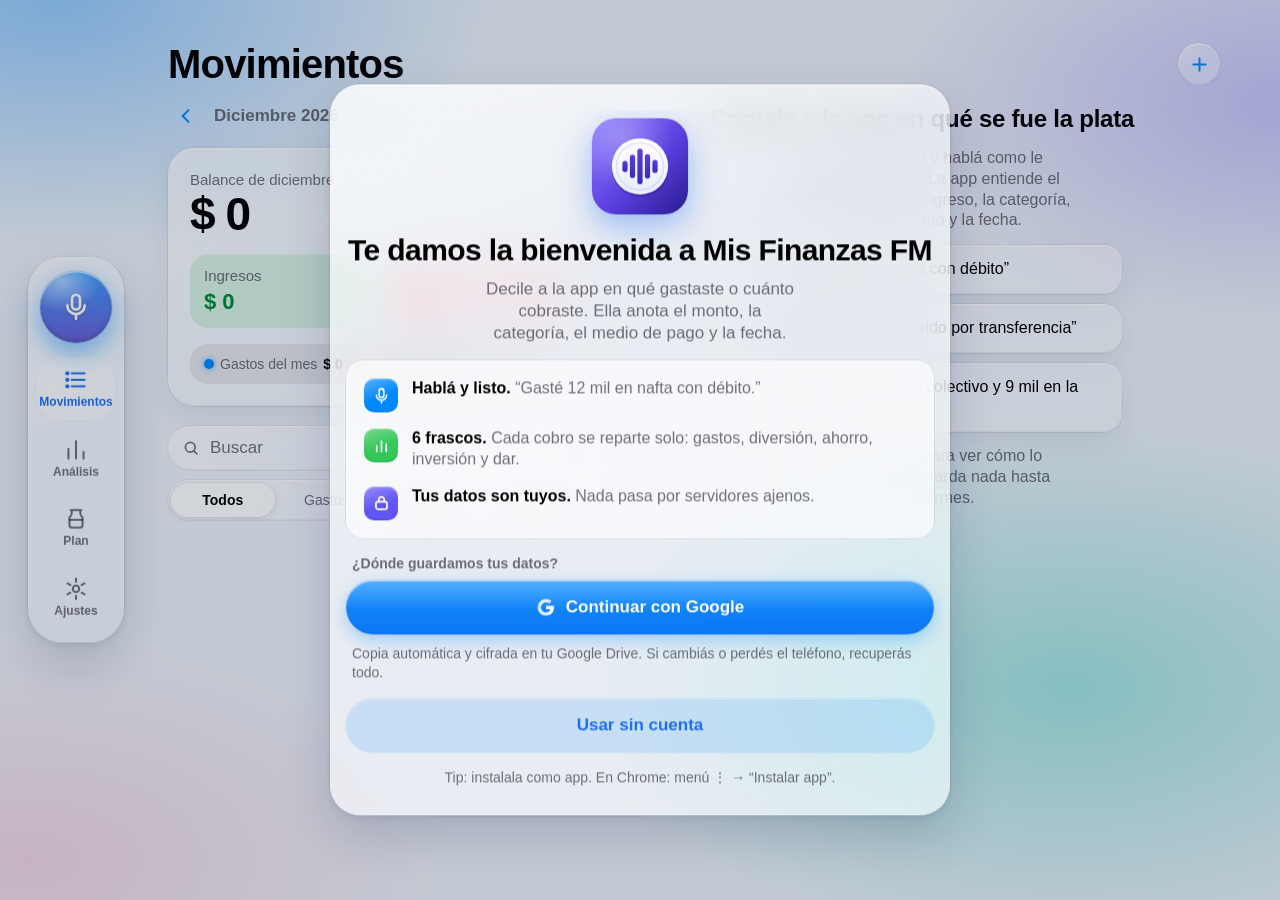
==== commit 32ccf355: "Diseño para pantallas grandes (riel lateral, columnas, ventanas centradas) y cartera sin totales par" ====
--- a/index.html
+++ b/index.html
@@ -31,6 +31,7 @@
       <span class="top-actions"><button class="icon-btn cloud" id="btn-cloud" hidden aria-label="Copia en Drive"><svg viewBox="0 0 24 24" fill="none" stroke="currentColor" stroke-width="2" stroke-linecap="round" stroke-linejoin="round"><path d="M7 18.5h10.5a4 4 0 0 0 .6-7.95A6 6 0 0 0 6.6 9.1 4.75 4.75 0 0 0 7 18.5z"/></svg></button>
       <button class="icon-btn" id="btn-add" aria-label="Cargar a mano"><svg viewBox="0 0 24 24" fill="none" stroke="currentColor" stroke-width="2.2" stroke-linecap="round"><path d="M12 5v14M5 12h14"/></svg></button></span>
     </header>
+    <div class="movs-layout"><div class="movs-side">
     <div class="month-switch" data-month-switch></div>
     <div class="summary" id="summary"></div>
     <div id="backup-banner"></div>
@@ -42,7 +43,7 @@
       </div>
       <div class="chip-filter" id="cat-filter" hidden></div>
     </div>
-    <div id="list"></div>
+    </div><div class="movs-main" id="list"></div></div>
   </section>
 
   <section id="view-stats" data-view="stats" hidden>
--- a/styles.css
+++ b/styles.css
@@ -538,3 +538,66 @@
 .guide-def { display: grid; gap: 8px; }
 .guide-def p { margin: 0; font-size: 16px; line-height: 22px; color: var(--label-2); }
 .guide-def b { color: var(--label); }
+
+.split-box { border-top: .5px solid var(--separator); }
+
+.sp-row { gap: 8px; }
+.sp-row .sp-jar { flex: 1; min-width: 0; text-align: left; direction: ltr; color: var(--label); }
+.sp-row .sp-pct { flex: none; width: 4.2em; text-align: right; color: var(--label); }
+.sp-pc { color: var(--label-2); font-size: 15px; }
+.sp-foot { display: flex; justify-content: space-between; align-items: center; gap: 10px; padding: 6px 12px 10px; }
+.sp-total { font-size: 14px; font-weight: 600; }
+
+/* ---------- Pantallas grandes (compu, tablet horizontal): mismo diseño, reacomodado ---------- */
+.pane { display: block; }
+@media (min-width: 900px) {
+  .app { max-width: 1240px; padding-left: 148px; padding-right: 40px; padding-bottom: 56px; }
+  .large-title { font-size: 40px; line-height: 48px; }
+
+  /* barra de pestañas: riel vertical flotante a la izquierda, micrófono arriba */
+  .scroll-edge-bottom { display: none; }
+  .tabbar {
+    left: 28px; top: 50%; bottom: auto; transform: translateY(-50%);
+    width: 96px; height: auto; padding: 14px 8px; border-radius: 34px;
+    grid-template-columns: 1fr; grid-auto-rows: auto; gap: 6px;
+  }
+  .tab { padding: 10px 0; font-size: 12px; margin: 0; }
+  .tab svg { width: 26px; height: 26px; }
+  .mic { order: -1; margin: 0 auto 8px; }
+
+  /* Movimientos: resumen y filtros a la izquierda (fijos), lista a la derecha */
+  .movs-layout { display: grid; grid-template-columns: minmax(340px, 400px) minmax(0, 1fr); gap: 36px; align-items: start; }
+  .movs-side { position: sticky; top: calc(env(safe-area-inset-top, 0px) + 20px); }
+  .movs-main > .day:first-child { margin-top: 6px; }
+  .movs-main .empty { padding-top: 12px; }
+
+  /* Análisis: dos columnas; los números de arriba a lo ancho */
+  #stats { display: grid; grid-template-columns: repeat(2, minmax(0, 1fr)); gap: 0 32px; align-items: start; }
+  #stats .pane-lead { grid-column: 1 / -1; }
+  #stats .stats { grid-template-columns: repeat(4, minmax(0, 1fr)); }
+
+  /* Plan: frascos a lo ancho; metas | cartera; cuotas | cuentas */
+  #accounts { display: grid; grid-template-columns: repeat(2, minmax(0, 1fr)); gap: 0 32px; align-items: start; }
+  #accounts .pane-0 { grid-column: 1 / -1; }
+  #accounts .jars { grid-template-columns: repeat(5, minmax(0, 1fr)); }
+  #accounts .jar:last-child:nth-child(odd) { grid-column: auto; }
+
+  /* Ajustes: dos columnas que se llenan solas */
+  #settings { columns: 2 380px; column-gap: 32px; }
+  #settings .pane { break-inside: avoid; padding-top: 2px; }
+  #settings .pane:first-child .section-title { margin-top: 8px; }
+
+  /* ventanas: cuadro centrado en vez de hoja desde abajo */
+  .sheet {
+    top: 50%; bottom: auto; width: min(620px, calc(100vw - 64px)); max-height: min(86vh, 900px);
+    border-radius: 30px; transform: translate(-50%, -46%) scale(.97); opacity: 0;
+    transition: transform .4s var(--ease), opacity .25s;
+  }
+  .sheet.open { transform: translate(-50%, -50%) scale(1); opacity: 1; }
+  .sheet .grabber { visibility: hidden; height: 2px; }
+  .sheet-body { padding-bottom: 28px; }
+  .toast { bottom: 32px; }
+}
+@media (min-width: 1200px) {
+  .movs-layout { grid-template-columns: 420px minmax(0, 1fr); }
+}
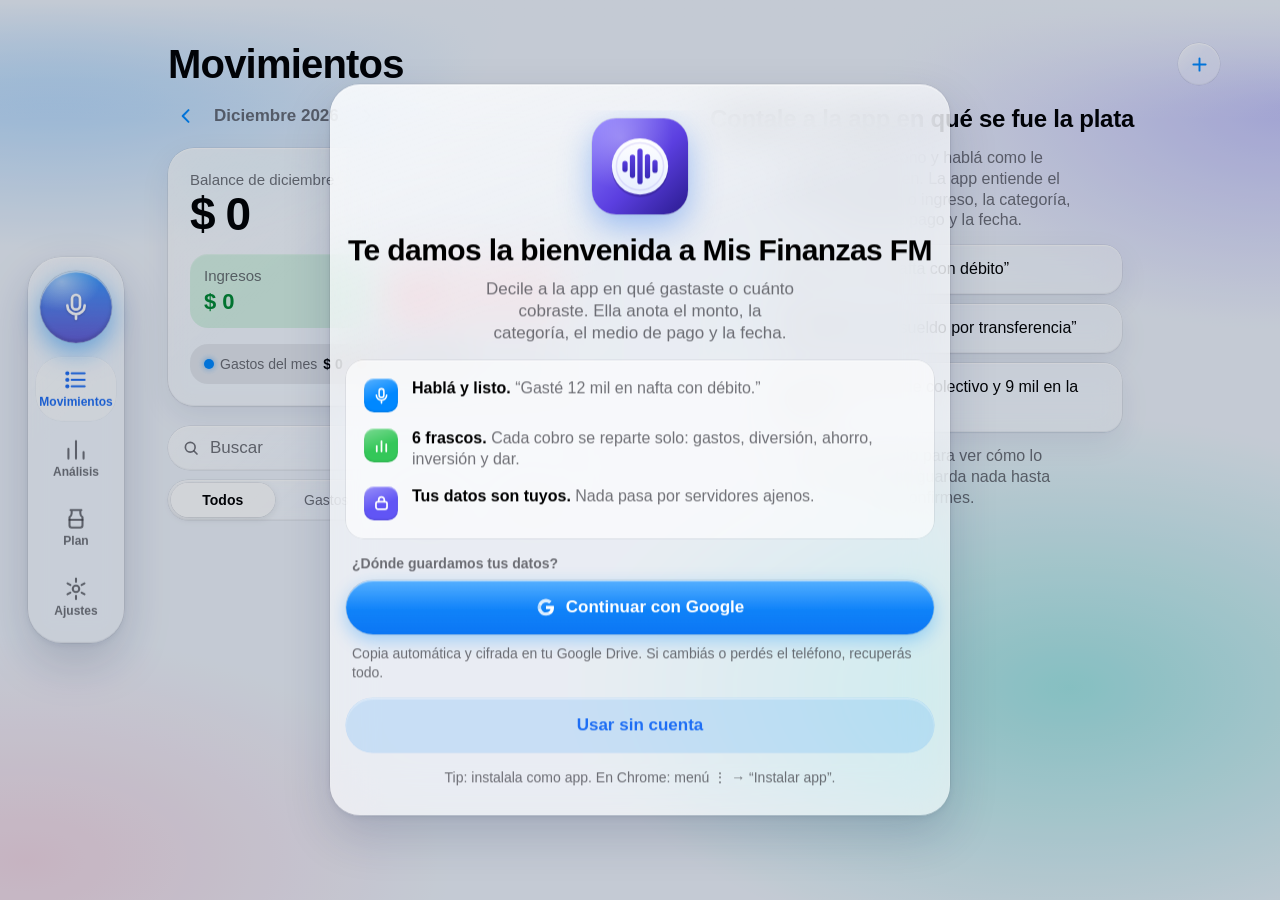
==== commit b589bac8: "Seguridad: CSP básica (object-src none, base-uri self, form-action self) y subir versión del SW Co-A" ====
--- a/index.html
+++ b/index.html
@@ -3,6 +3,7 @@
 <html lang="es-AR">
 <head>
 <meta charset="utf-8">
+<meta http-equiv="Content-Security-Policy" content="object-src 'none'; base-uri 'self'; form-action 'self'">
 <meta name="viewport" content="width=device-width, initial-scale=1, viewport-fit=cover">
 <title>Mis Finanzas FM</title>
 <meta name="description" content="6 frascos, cartera de inversiones, metas y cuotas, por voz.">
@@ -54,6 +55,7 @@
 
   <section id="view-accounts" data-view="accounts" hidden>
     <header class="topbar"><h1 class="large-title">Mi plan</h1></header>
+    <div class="month-switch" data-month-switch></div>
     <div id="accounts"></div>
   </section>
 
--- a/styles.css
+++ b/styles.css
@@ -113,6 +113,14 @@
     radial-gradient(40% 30% at 10% 88%, var(--aurora-4), transparent 70%),
     var(--bg);
 }
+/* debajo de la barra de estado: la aurora se funde suave con el color de la barra (sin corte recto) */
+body::after {
+  content: ""; position: fixed; inset: 0 0 auto 0; z-index: -1; pointer-events: none;
+  height: calc(env(safe-area-inset-top, 0px) + 120px);
+  background: linear-gradient(to bottom, var(--bg) 0%,
+    color-mix(in srgb, var(--bg) 82%, transparent) 18%, color-mix(in srgb, var(--bg) 55%, transparent) 42%,
+    color-mix(in srgb, var(--bg) 25%, transparent) 68%, color-mix(in srgb, var(--bg) 7%, transparent) 88%, transparent 100%);
+}
 button, input, select, textarea { font: inherit; color: inherit; }
 button { cursor: pointer; }
 [hidden] { display: none !important; }
@@ -348,7 +356,8 @@
 .sheet-head .txt-btn { border: 0; background: none; color: var(--accent-ink); font-size: 17px; padding: 8px 4px; justify-self: start; }
 .sheet-head .txt-btn.strong { font-weight: 600; justify-self: end; }
 .sheet-head .txt-btn:disabled { color: var(--label-3); }
-.sheet-body { overflow-y: auto; padding: 4px 16px calc(env(safe-area-inset-bottom, 0px) + 24px); -webkit-overflow-scrolling: touch; display: grid; gap: 16px; overscroll-behavior: contain; }
+.sheet-body { overflow-y: auto; padding: 4px 16px calc(env(safe-area-inset-bottom, 0px) + 24px); -webkit-overflow-scrolling: touch; display: grid; gap: 16px; overscroll-behavior: contain;
+  grid-auto-rows: max-content; align-content: start; } /* las tarjetas no se achican: si no entra, se desplaza */
 /* dentro de la hoja: tarjetas translúcidas sin blur propio (un vidrio no refracta a través de otro) */
 .sheet .card, .sheet .group, .sheet .banner, .sheet .warn-list, .sheet .welcome-points, .sheet .field-group,
 .sheet .said, .sheet .review-card, .sheet .text-entry textarea, .sheet .list, .sheet .cat-chips button, .sheet .examples button {
@@ -601,3 +610,28 @@
 @media (min-width: 1200px) {
   .movs-layout { grid-template-columns: 420px minmax(0, 1fr); }
 }
+
+/* editor de frascos: resumen con flechita para desplegar */
+.jar-ed-head { display: flex; align-items: center; gap: 10px; width: 100%; min-height: 52px; padding: 0 16px; border: 0; background: none; text-align: left; font-size: 17px; color: var(--label); }
+.jar-ed-head .grow { flex: 1; min-width: 0; font-weight: 600; white-space: nowrap; overflow: hidden; text-overflow: ellipsis; }
+.jar-ed-sum { color: var(--label-2); font-size: 15px; white-space: nowrap; }
+.jar-ed-chev { width: 18px; height: 18px; color: var(--label-3); flex: none; transition: transform .25s var(--ease); }
+.jar-ed-head[aria-expanded="true"] .jar-ed-chev { transform: rotate(180deg); }
+.jar-ed-body { border-top: .5px solid var(--separator); }
+.jar-ed-body .field:first-child::before { display: none; }
+.jar-ed-head .grow { display: grid; gap: 1px; white-space: normal; }
+.jar-ed-head .grow > span { white-space: nowrap; overflow: hidden; text-overflow: ellipsis; }
+.jar-ed-ini { font-size: 13px; font-weight: 400; color: var(--label-2); }
+.jar-ed-ini:empty { display: none; }
+
+/* cuenta del frasco: anterior + entró − usado ± movido */
+.jar-calc { display: grid; grid-template-columns: auto 1fr; gap: 1px 8px; font-size: 12.5px; color: var(--label-2); line-height: 1.35; }
+.jar-calc span:nth-child(even) { text-align: right; color: var(--label); }
+.jar-calc .pos { color: var(--income) !important; }
+.jar-calc .acc { padding-top: 4px; margin-top: 3px; border-top: .5px solid var(--separator); color: var(--label-2) !important; }
+.jar-calc .acc.neg { color: var(--expense) !important; }
+.jar-calc span:nth-child(even) { white-space: nowrap; }
+.jar-acc { display: flex; justify-content: space-between; gap: 8px; padding-top: 5px; border-top: .5px solid var(--separator); font-size: 12.5px; color: var(--label-2); }
+.jar-acc span:last-child { white-space: nowrap; }
+.jar-acc .neg { color: var(--expense); }
+.jar-hint { font-size: 12px; color: var(--accent); margin-top: 2px; }
